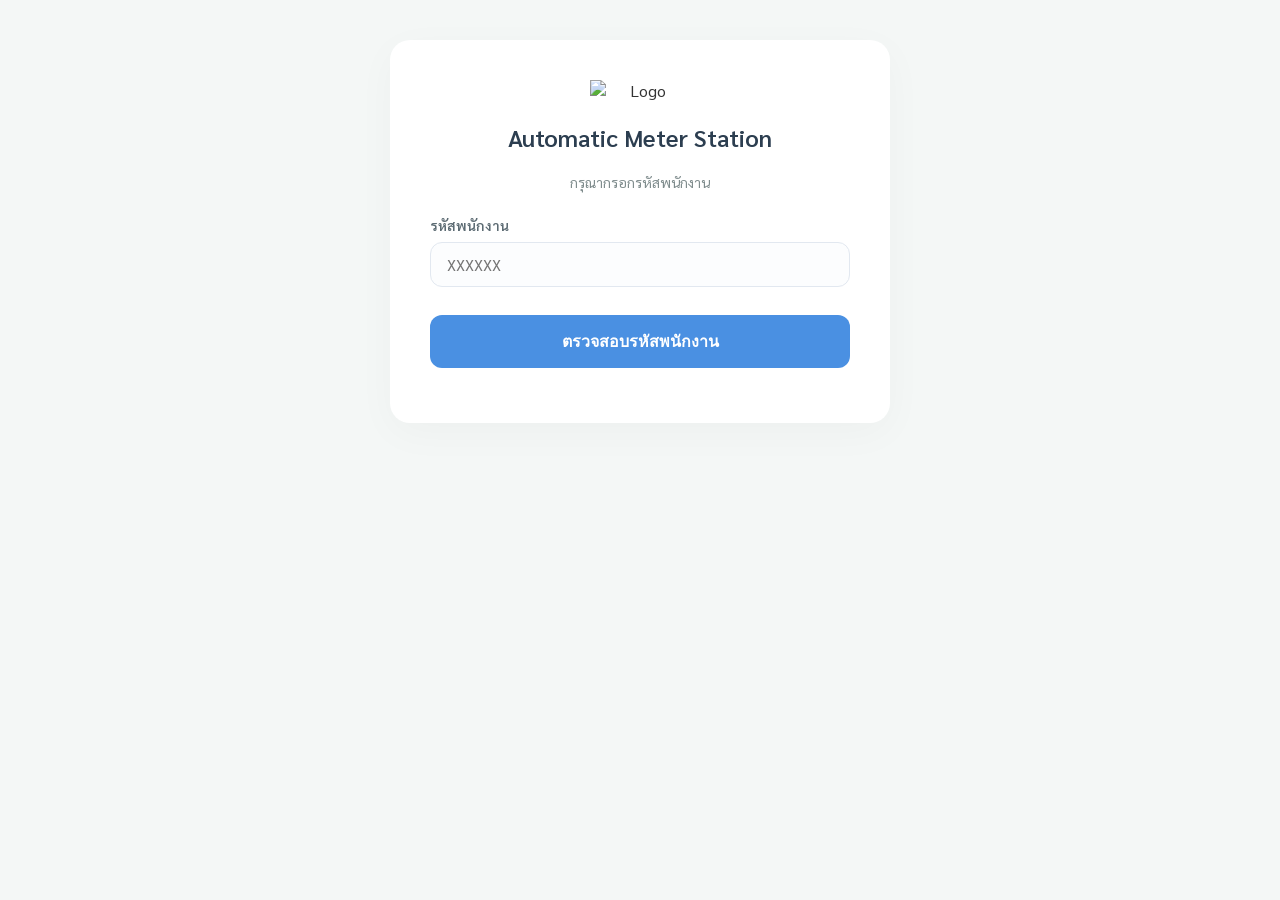
==== index.html @ 65571d58 "Add files via upload" ====
<!DOCTYPE html>
<html lang="th">
<head>
    <meta charset="UTF-8">
    <meta name="viewport" content="width=device-width, initial-scale=1.0">
    <title>ระบบเบิกจ่ายมิเตอร์ IoT นอกเวลา</title>
    <link href="https://fonts.googleapis.com/css2?family=Sarabun:wght@300;400;600&display=swap" rel="stylesheet">
    <link rel="stylesheet" href="https://cdnjs.cloudflare.com/ajax/libs/font-awesome/6.4.0/css/all.min.css">
    <style>
        :root {
            --bg-color: #f4f7f6;
            --card-bg: #ffffff;
            --primary: #4a90e2;
            --primary-hover: #357abd;
            --success: #2ecc71;
            --danger: #e74c3c;
            --text-main: #333333;
            --text-sub: #7f8c8d;
            --border-radius: 20px;
        }
        body {
            font-family: 'Sarabun', sans-serif;
            background-color: var(--bg-color);
            color: var(--text-main);
            margin: 0; padding: 0;
            min-height: 100vh;
        }
        
        /* สไตล์ Navbar */
        .navbar {
            background: var(--card-bg);
            box-shadow: 0 4px 20px rgba(0,0,0,0.02);
            padding: 15px 25px;
            display: flex;
            justify-content: space-between;
            align-items: center;
            position: sticky;
            top: 0;
            z-index: 100;
        }
        .nav-brand {
            font-weight: 600;
            color: #2c3e50;
            font-size: 18px;
        }
        .nav-menu {
            display: flex;
            list-style: none;
            margin: 0; padding: 0;
            gap: 10px;
        }
        .nav-link {
            text-decoration: none;
            color: var(--text-sub);
            padding: 10px 18px;
            border-radius: 12px;
            font-size: 14px;
            font-weight: 600;
            transition: all 0.2s ease;
            cursor: pointer;
        }
        .nav-link:hover, .nav-link.active {
            background-color: #f0f7ff;
            color: var(--primary);
        }

        /* จัด Layout หน้าหลัก */
        .main-container {
            padding: 40px 20px;
            display: flex;
            justify-content: center;
            align-items: center;
        }
        .card {
            background: var(--card-bg);
            padding: 40px;
            border-radius: var(--border-radius);
            box-shadow: 0 10px 40px rgba(0,0,0,0.03);
            width: 100%; max-width: 500px;
            transition: all 0.3s ease;
            box-sizing: border-box;
        }
        .card-wide {
            max-width: 750px;
        }
        h2 { margin-top: 0; font-weight: 600; color: #2c3e50; font-size: 24px; text-align: center; }
        .subtitle { color: var(--text-sub); font-size: 14px; margin-bottom: 25px; text-align: center; }
        
        .input-group { text-align: left; margin-bottom: 18px; }
        label { display: block; margin-bottom: 8px; font-size: 14px; font-weight: 600; color: #5c6b73; }
        input {
            width: 100%; padding: 12px 16px;
            border: 1px solid #e2e8f0; border-radius: 12px;
            font-size: 15px; font-family: inherit; box-sizing: border-box;
            background-color: #fcfdfe; transition: all 0.2s;
        }
        input:focus { outline: none; border-color: var(--primary); background-color: #fff; }
        
        .btn {
            width: 100%; padding: 14px; background-color: var(--primary);
            color: white; border: none; border-radius: 12px;
            font-size: 16px; font-weight: 600; cursor: pointer;
            transition: background 0.2s; margin-top: 10px;
        }
        .btn:hover { background-color: var(--primary-hover); }
        .hidden { display: none !important; }
        
        /* สไตล์ของ Grid เลือกมิเตอร์ 8 ตัว */
        .meter-grid {
            display: grid;
            grid-template-columns: repeat(4, 1fr);
            gap: 15px;
            justify-content: center;
            margin-bottom: 30px;
        }
        @media (max-width: 600px) {
            .meter-grid { grid-template-columns: repeat(2, 1fr); }
            .navbar { flex-direction: column; gap: 15px; }
        }
        .meter-box {
            background: #f8fafc;
            border: 2px solid #e2e8f0;
            border-radius: 16px;
            padding: 15px;
            text-align: center;
            cursor: pointer;
            transition: all 0.2s ease;
        }
        .meter-box:hover {
            border-color: var(--primary);
            transform: translateY(-2px);
            background: #f0f7ff;
        }
        .meter-box.selected {
            border-color: var(--success);
            background: #ebfbf2;
            box-shadow: 0 4px 12px rgba(46, 204, 113, 0.15);
        }
        .meter-icon {
            font-size: 32px;
            margin-bottom: 8px;
            display: block;
        }
        .meter-name {
            font-size: 14px;
            font-weight: 600;
            color: #4325c9;
        }
        
        /* สไตล์ตารางหน้าระบบประวัติ */
        .table-responsive { overflow-x: auto; margin-top: 15px; }
        .custom-table { width: 100%; border-collapse: collapse; text-align: left; font-size: 14px; }
        .custom-table th, .custom-table td { padding: 12px; border-bottom: 1px solid #e2e8f0; }
        .custom-table th { background: #f8fafc; color: #475569; font-weight: 600; }
        
        /* สไตล์หน้า Stock */
        .stock-grid { display: grid; grid-template-columns: repeat(3, 1fr); gap: 15px; margin-bottom: 20px; }
        .stock-card { background: #f8fafc; padding: 15px; border-radius: 12px; text-align: center; border: 1px solid #e2e8f0;}
        .stock-num { font-size: 24px; font-weight: bold; color: var(--primary); }

        #status, #form-status { margin-top: 15px; font-size: 14px; font-weight: bold; text-align: center; }
    </style>
</head>
<body>

    <nav id="main-nav" class="navbar hidden">
        <div class="nav-brand"><i class="fa-solid fa-bolt" style="color: rgb(74, 172, 54);"></i> เครื่องสำรองมิเตอร์นอกเวลาอัจฉริยะ</div>
        <ul class="nav-menu">
            <li><a id="menu-checkout" class="nav-link active" onclick="switchPage('checkout')"><i class="fa-solid fa-box-open"></i> เบิกมิเตอร์</a></li>
            <li><a id="menu-history" class="nav-link" onclick="switchPage('history')"><i class="fa-solid fa-history"></i> ประวัติ</a></li>
            <li><a id="menu-stock" class="nav-link" onclick="switchPage('stock')"><i class="fa-solid fa-warehouse"></i> Stock</a></li>
            <li><a id="menu-control" class="nav-link" onclick="switchPage('control')"><i class="fa-solid fa-sliders"></i> Control</a></li>
        </ul>
    </nav>

    <div class="main-container">
        <div id="login-page" class="card" style="text-align: center;">
            <div class="logo-wrapper" style="margin-bottom: 20px;">
                <img src="https://www.appsheet.com:443/fsimage.png?appid=a8291bf0-c55b-4abe-9021-2cec28bfd558&datasource=google&filename=DocId%3D13vdYupKUJiEPo7s0HUmIEqmfEGZv13Rn&signature=6b72c1db00a374e8cf34da5f749e7723a44357ee38ecbe47d9005b50617581cb&tableprovider=google&userid=1872895" alt="Logo" style="max-width: 100px; height: auto; display: block; margin: 0 auto; object-fit: contain;">
            </div>
            <h2>Automatic Meter Station</h2>
            <div class="subtitle">กรุณากรอกรหัสพนักงาน</div>
            <div class="input-group">
                <label for="emp-id">รหัสพนักงาน</label>
                <input type="text" id="emp-id" placeholder="XXXXXX">
            </div>
            <button class="btn" onclick="login()">ตรวจสอบรหัสพนักงาน</button>
            <div id="status" style="color: var(--primary);"></div>
        </div>

        <div id="main-page" class="card card-wide hidden">
            
            <div id="content-checkout" class="page-content">
                <h2>Automatic Meter Station</h2>
                <div class="subtitle">ผู้ใช้งาน: <span id="user-display" style="color:var(--primary); font-weight:600;"></span></div>
                
                <div style="text-align: center;">
                    <label style="display: inline-block; font-size: 17px; color: #1774ee; font-weight: bold; background-color: #b8f5d4; padding: 10px 20px; border-radius: 8px; margin-bottom: 16px;">เลือกมิเตอร์ที่ต้องการเบิก</label>
                </div>
                
                <div class="meter-grid">
                    <div class="meter-box" id="meter-1" onclick="selectMeter(1)">
                        <span class="meter-icon">🔦</span>
                        <span class="meter-name">มิเตอร์ตัวที่ 1</span>
                    </div>
                    <div class="meter-box" id="meter-2" onclick="selectMeter(2)">
                        <span class="meter-icon">📟</span>
                        <span class="meter-name">มิเตอร์ตัวที่ 2</span>
                    </div>
                    <div class="meter-box" id="meter-3" onclick="selectMeter(3)">
                        <span class="meter-icon">📟</span>
                        <span class="meter-name">มิเตอร์ตัวที่ 3</span>
                    </div>
                    <div class="meter-box" id="meter-4" onclick="selectMeter(4)">
                        <span class="meter-icon">📟</span>
                        <span class="meter-name">มิเตอร์ตัวที่ 4</span>
                    </div>
                    <div class="meter-box" id="meter-5" onclick="selectMeter(5)">
                        <span class="meter-icon">📟</span>
                        <span class="meter-name">มิเตอร์ตัวที่ 5</span>
                    </div>
                    <div class="meter-box" id="meter-6" onclick="selectMeter(6)">
                        <span class="meter-icon">📟</span>
                        <span class="meter-name">มิเตอร์ตัวที่ 6</span>
                    </div>
                    <div class="meter-box" id="meter-7" onclick="selectMeter(7)">
                        <span class="meter-icon">📟</span>
                        <span class="meter-name">มิเตอร์ตัวที่ 7</span>
                    </div>
                    <div class="meter-box" id="meter-8" onclick="selectMeter(8)">
                        <span class="meter-icon">📟</span>
                        <span class="meter-name">มิเตอร์ตัวที่ 8</span>
                    </div>
                </div>

                <div id="form-section" class="hidden" style="border-top: 1px solid #1762c5; padding-top: 25px; text-align: center;">
                    <div style="display: inline-block; margin-bottom: 20px; font-size: 16px; color: #155724; background-color: #d4edda; border: 1px solid #c3e6cb; padding: 10px 20px; border-radius: 8px; font-weight: 500;">
                        กรอกข้อมูลเพื่อปลดล็อก <span id="selected-meter-text" style="font-weight: bold; color: #0b2e13;"></span>
                    </div>
                    
                    <div class="input-group">
                        <label for="user-num" style="color: #1a73e8; font-weight: bold;">หมายเลขผู้ใช้ไฟ</label>
                        <input type="text" id="user-num" placeholder="CA">
                    </div>
                    <div class="input-group">
                        <label for="user-name" style="color: #1a73e8; font-weight: bold;">ชื่อผู้ใช้ไฟ</label>
                        <input type="text" id="user-name" placeholder="ชื่อ - นามสกุล">
                    </div>
                    <div class="input-group">
                        <label for="address" style="color: #1a73e8; font-weight: bold;">ที่อยู่ติดตั้ง</label>
                        <input type="text" id="address" placeholder="บ้านเลขที่, ถนน, ตำบล...">
                    </div>
                    <button class="btn" onclick="submitCheckout()" style="background-color: var(--success);">บันทึกข้อมูลและปลดล็อกมิเตอร์</button>
                </div>
                <div id="form-status"></div>
            </div>

            <div id="content-history" class="page-content hidden">
                <h2><i class="fa-solid fa-history"></i> ประวัติการเบิกจ่ายมิเตอร์</h2>
                <div class="subtitle">แสดงประวัติการเบิกจ่ายและปลดล็อกตู้ล่าสุด</div>
                <div class="table-responsive">
                    <table class="custom-table">
                        <thead>
                            <tr>
                                <th>วัน-เวลา</th>
                                <th>ผู้เบิก</th>
                                <th>มิเตอร์</th>
                                <th>ผู้รับบริการ</th>
                            </tr>
                        </thead>
                        <tbody id="history-data">
                            <tr><td colspan="4" style="text-align:center; color:var(--text-sub);">เตรียมการเชื่อมต่อดึงข้อมูลประวัติ...</td></tr>
                        </tbody>
                    </table>
                </div>
            </div>

            <div id="content-stock" class="page-content hidden">
                <h2><i class="fa-solid fa-warehouse"></i> ตรวจสอบคลังสินค้า (Stock)</h2>
                <div class="subtitle">ข้อมูลสถานะจำนวนพัสดุมิเตอร์ไฟฟ้าคงคลังปัจจุบัน</div>
                <div class="stock-grid">
                    <div class="stock-card"><div class="stock-num">8</div><div>ทั้งหมด (ตัว)</div></div>
                    <div class="stock-card"><div class="stock-num" style="color:var(--success);">8</div><div>พร้อมเบิก</div></div>
                    <div class="stock-card"><div class="stock-num" style="color:var(--danger);">0</div><div>ถูกเบิกจ่าย</div></div>
                </div>
            </div>

            <div id="content-control" class="page-content hidden">
                <h2><i class="fa-solid fa-sliders"></i> แผงควบคุมระบบ (Control Panel)</h2>
                <div class="subtitle">ระบบควบคุมคำสั่ง Relay บังคับเปิดตู้ผ่านบอร์ด ESP32 ด้วยตนเอง</div>
                <p style="text-align:center; color:var(--text-sub); font-size:14px;">(ฟังก์ชันแอดมินสำหรับสั่งเปิดตู้โดยไม่ลงบันทึกในกรณีฉุกเฉิน)</p>
                <div style="display:grid; grid-template-columns: repeat(2, 1fr); gap:10px; margin-top:20px;">
                    <button class="btn" style="background:#5c6b73;" onclick="alert('สั่งเปิด Relay 1')">เปิดตู้ที่ 1</button>
                    <button class="btn" style="background:#5c6b73;" onclick="alert('สั่งเปิด Relay 2')">เปิดตู้ที่ 2</button>
                    <button class="btn" style="background:#5c6b73;" onclick="alert('สั่งเปิด Relay 3')">เปิดตู้ที่ 3</button>
                    <button class="btn" style="background:#5c6b73;" onclick="alert('สั่งเปิด Relay 4')">เปิดตู้ที่ 4</button>
                    <button class="btn" style="background:#5c6b73;" onclick="alert('สั่งเปิด Relay 5')">เปิดตู้ที่ 5</button>
                    <button class="btn" style="background:#5c6b73;" onclick="alert('สั่งเปิด Relay 6')">เปิดตู้ที่ 6</button>
                    <button class="btn" style="background:#5c6b73;" onclick="alert('สั่งเปิด Relay 7')">เปิดตู้ที่ 7</button>
                    <button class="btn" style="background:#5c6b73;" onclick="alert('สั่งเปิด Relay 8')">เปิดตู้ที่ 8</button>
                </div>
            </div>

        </div>
    </div>

    <script>
        const GAS_URL = "https://script.google.com/macros/s/AKfycbwQ1XpiO3K4Knv1_LHXKooSfwAEA_Lk2EOrk_j1YRrCbUjp7-m0wJOuyFi0ZwEddWLVPQ/exec"; 
        
        let currentEmpId = "";
        let selectedMeterId = null;

        function login() {
            const empId = document.getElementById("emp-id").value;
            if(!empId) { alert("กรุณากรอกรหัสพนักงาน"); return; }
            
            document.getElementById("status").innerText = "กำลังตรวจสอบสิทธิ์...";
            
            fetch(`${GAS_URL}?action=login&empId=${empId}`)
            .then(res => res.json())
            .then(data => {
                if(data.status === "success") {
                    currentEmpId = empId;
                    document.getElementById("user-display").innerText = data.name;
                    document.getElementById("login-page").classList.add("hidden");
                    
                    document.getElementById("main-nav").classList.remove("hidden");
                    document.getElementById("main-page").classList.remove("hidden");
                    
                    switchPage('checkout');
                } else {
                    document.getElementById("status").style.color = "#e74c3c";
                    document.getElementById("status").innerText = "❌ ไม่พบรหัสพนักงานนี้ในระบบ";
                }
            })
            .catch(err => {
                document.getElementById("status").style.color = "#e74c3c";
                document.getElementById("status").innerText = "เกิดข้อผิดพลาดในการเชื่อมต่อ";
                console.error(err);
            });
        }

        function switchPage(pageName) {
            const pages = document.querySelectorAll('.page-content');
            pages.forEach(page => page.classList.add('hidden'));
            
            const links = document.querySelectorAll('.nav-link');
            links.forEach(link => link.classList.remove('active'));
            
            document.getElementById(`content-${pageName}`).classList.remove('hidden');
            document.getElementById(`menu-${pageName}`).classList.add('active');
        }

        function selectMeter(meterId) {
            selectedMeterId = meterId;
            for (let i = 1; i <= 8; i++) {
                document.getElementById(`meter-${i}`).classList.remove("selected");
            }
            document.getElementById(`meter-${meterId}`).classList.add("selected");
            document.getElementById("selected-meter-text").innerText = `(มิเตอร์ตัวที่ ${meterId})`;
            document.getElementById("form-section").classList.remove("hidden");
            document.getElementById("form-section").scrollIntoView({ behavior: 'smooth' });
        }

        function submitCheckout() {
            const userNum = document.getElementById("user-num").value;
            const userName = document.getElementById("user-name").value;
            const address = document.getElementById("address").value;
            const statusDiv = document.getElementById("form-status");

            if(!userNum || !userName || !address) {
                alert("กรุณากรอกข้อมูลให้ครบถ้วนทุกช่อง");
                return;
            }

            statusDiv.style.color = "#4a90e2";
            statusDiv.innerText = "กำลังบันทึกและส่งคำสั่งปลดล็อกมิเตอร์...";

            fetch(`${GAS_URL}?action=checkout&empId=${currentEmpId}&meterId=${selectedMeterId}&userNum=${encodeURIComponent(userNum)}&userName=${encodeURIComponent(userName)}&address=${encodeURIComponent(address)}`)
            .then(res => res.text())
            .then(data => {
                if(data === "Success_Unlocked") {
                    statusDiv.style.color = "#2ecc71";
                    statusDiv.innerText = `🔓 สั่งปลดล็อกมิเตอร์ตัวที่ ${selectedMeterId} และบันทึกข้อมูลเรียบร้อย!`;
                    
                    setTimeout(() => {
                        document.getElementById(`meter-${selectedMeterId}`).classList.remove("selected");
                        document.getElementById("form-section").classList.add("hidden");
                        document.getElementById("user-num").value = "";
                        document.getElementById("user-name").value = "";
                        document.getElementById("address").value = "";
                        statusDiv.innerText = "";
                        selectedMeterId = null;
                    }, 4000);
                } else {
                    statusDiv.style.color = "#e74c3c";
                    statusDiv.innerText = "เกิดข้อผิดพลาดในการบันทึกข้อมูล";
                }
            })
            .catch(err => {
                statusDiv.style.color = "#e74c3c";
                statusDiv.innerText = "เกิดข้อผิดพลาดการเชื่อมต่อฐานข้อมูล";
                console.error(err);
            });
        }
    </script>
</body>
</html>
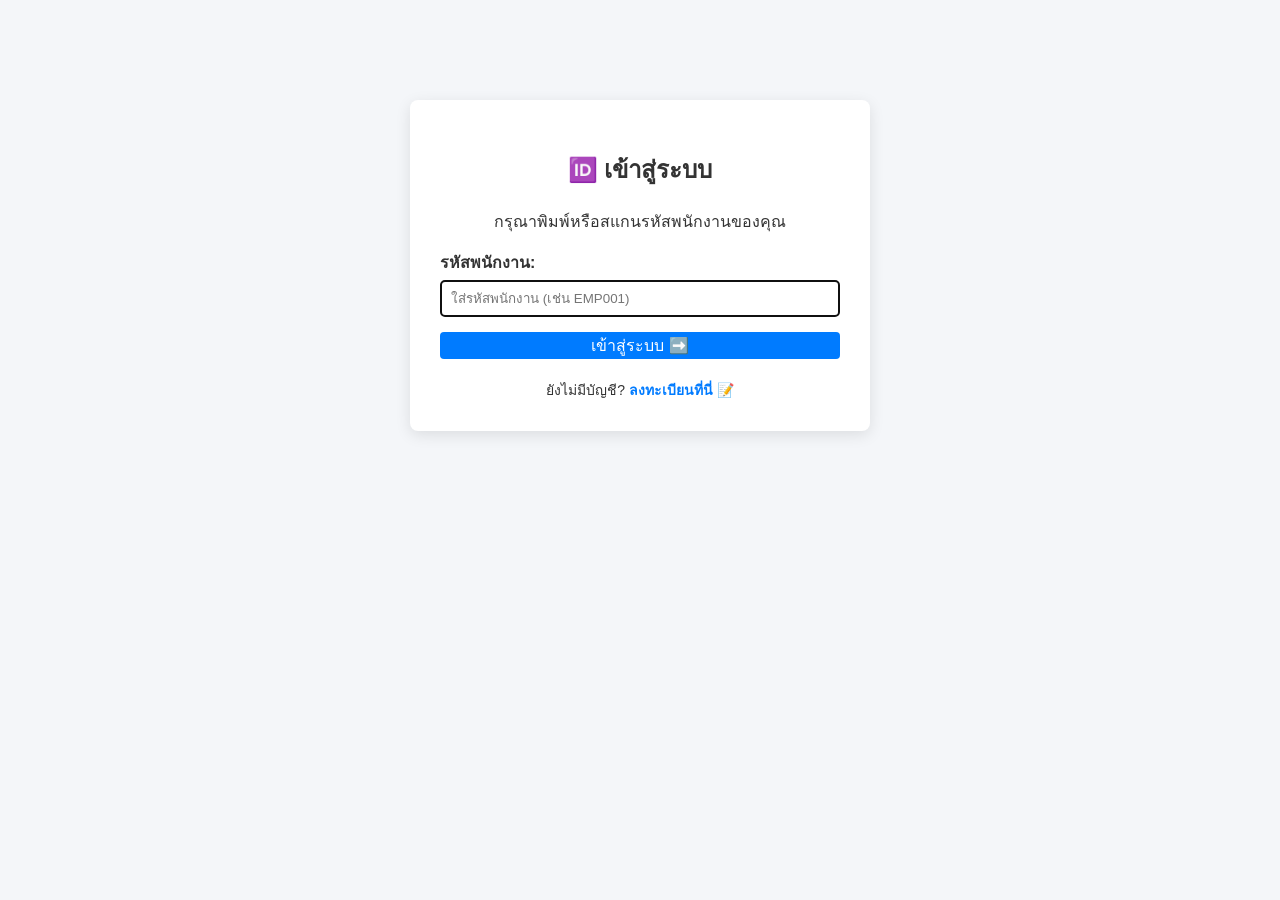
==== commit 1b6b9f23: "Add files via upload" ====
--- a/index.html
+++ b/index.html
@@ -3,406 +3,201 @@
 <head>
     <meta charset="UTF-8">
     <meta name="viewport" content="width=device-width, initial-scale=1.0">
-    <title>ระบบเบิกจ่ายมิเตอร์ IoT นอกเวลา</title>
-    <link href="https://fonts.googleapis.com/css2?family=Sarabun:wght@300;400;600&display=swap" rel="stylesheet">
-    <link rel="stylesheet" href="https://cdnjs.cloudflare.com/ajax/libs/font-awesome/6.4.0/css/all.min.css">
+    <title>หน้าหลัก - ระบบจัดการมิเตอร์</title>
+    <link rel="stylesheet" href="css/style.css">
     <style>
-        :root {
-            --bg-color: #f4f7f6;
-            --card-bg: #ffffff;
-            --primary: #4a90e2;
-            --primary-hover: #357abd;
-            --success: #2ecc71;
-            --danger: #e74c3c;
-            --text-main: #333333;
-            --text-sub: #7f8c8d;
-            --border-radius: 20px;
-        }
-        body {
-            font-family: 'Sarabun', sans-serif;
-            background-color: var(--bg-color);
-            color: var(--text-main);
-            margin: 0; padding: 0;
-            min-height: 100vh;
-        }
-        
-        /* สไตล์ Navbar */
-        .navbar {
-            background: var(--card-bg);
-            box-shadow: 0 4px 20px rgba(0,0,0,0.02);
-            padding: 15px 25px;
-            display: flex;
-            justify-content: space-between;
-            align-items: center;
-            position: sticky;
-            top: 0;
-            z-index: 100;
-        }
-        .nav-brand {
-            font-weight: 600;
-            color: #2c3e50;
-            font-size: 18px;
-        }
-        .nav-menu {
-            display: flex;
-            list-style: none;
-            margin: 0; padding: 0;
-            gap: 10px;
-        }
-        .nav-link {
-            text-decoration: none;
-            color: var(--text-sub);
-            padding: 10px 18px;
-            border-radius: 12px;
-            font-size: 14px;
-            font-weight: 600;
-            transition: all 0.2s ease;
-            cursor: pointer;
-        }
-        .nav-link:hover, .nav-link.active {
-            background-color: #f0f7ff;
-            color: var(--primary);
-        }
-
-        /* จัด Layout หน้าหลัก */
-        .main-container {
-            padding: 40px 20px;
-            display: flex;
-            justify-content: center;
-            align-items: center;
-        }
-        .card {
-            background: var(--card-bg);
-            padding: 40px;
-            border-radius: var(--border-radius);
-            box-shadow: 0 10px 40px rgba(0,0,0,0.03);
-            width: 100%; max-width: 500px;
-            transition: all 0.3s ease;
-            box-sizing: border-box;
-        }
-        .card-wide {
-            max-width: 750px;
-        }
-        h2 { margin-top: 0; font-weight: 600; color: #2c3e50; font-size: 24px; text-align: center; }
-        .subtitle { color: var(--text-sub); font-size: 14px; margin-bottom: 25px; text-align: center; }
-        
-        .input-group { text-align: left; margin-bottom: 18px; }
-        label { display: block; margin-bottom: 8px; font-size: 14px; font-weight: 600; color: #5c6b73; }
-        input {
-            width: 100%; padding: 12px 16px;
-            border: 1px solid #e2e8f0; border-radius: 12px;
-            font-size: 15px; font-family: inherit; box-sizing: border-box;
-            background-color: #fcfdfe; transition: all 0.2s;
-        }
-        input:focus { outline: none; border-color: var(--primary); background-color: #fff; }
-        
-        .btn {
-            width: 100%; padding: 14px; background-color: var(--primary);
-            color: white; border: none; border-radius: 12px;
-            font-size: 16px; font-weight: 600; cursor: pointer;
-            transition: background 0.2s; margin-top: 10px;
-        }
-        .btn:hover { background-color: var(--primary-hover); }
-        .hidden { display: none !important; }
-        
-        /* สไตล์ของ Grid เลือกมิเตอร์ 8 ตัว */
-        .meter-grid {
-            display: grid;
-            grid-template-columns: repeat(4, 1fr);
-            gap: 15px;
-            justify-content: center;
-            margin-bottom: 30px;
-        }
-        @media (max-width: 600px) {
-            .meter-grid { grid-template-columns: repeat(2, 1fr); }
-            .navbar { flex-direction: column; gap: 15px; }
-        }
-        .meter-box {
-            background: #f8fafc;
-            border: 2px solid #e2e8f0;
-            border-radius: 16px;
-            padding: 15px;
-            text-align: center;
-            cursor: pointer;
-            transition: all 0.2s ease;
-        }
-        .meter-box:hover {
-            border-color: var(--primary);
-            transform: translateY(-2px);
-            background: #f0f7ff;
-        }
-        .meter-box.selected {
-            border-color: var(--success);
-            background: #ebfbf2;
-            box-shadow: 0 4px 12px rgba(46, 204, 113, 0.15);
-        }
-        .meter-icon {
-            font-size: 32px;
-            margin-bottom: 8px;
-            display: block;
-        }
-        .meter-name {
-            font-size: 14px;
-            font-weight: 600;
-            color: #4325c9;
-        }
-        
-        /* สไตล์ตารางหน้าระบบประวัติ */
-        .table-responsive { overflow-x: auto; margin-top: 15px; }
-        .custom-table { width: 100%; border-collapse: collapse; text-align: left; font-size: 14px; }
-        .custom-table th, .custom-table td { padding: 12px; border-bottom: 1px solid #e2e8f0; }
-        .custom-table th { background: #f8fafc; color: #475569; font-weight: 600; }
-        
-        /* สไตล์หน้า Stock */
-        .stock-grid { display: grid; grid-template-columns: repeat(3, 1fr); gap: 15px; margin-bottom: 20px; }
-        .stock-card { background: #f8fafc; padding: 15px; border-radius: 12px; text-align: center; border: 1px solid #e2e8f0;}
-        .stock-num { font-size: 24px; font-weight: bold; color: var(--primary); }
-
-        #status, #form-status { margin-top: 15px; font-size: 14px; font-weight: bold; text-align: center; }
+        .modal-backdrop {
+            display: none; position: fixed; top: 0; left: 0; width: 100%; height: 100%;
+            background: rgba(0,0,0,0.5); z-index: 1000; justify-content: center; align-items: center;
+        }
+        .modal-box { background: white; padding: 25px; border-radius: 8px; width: 90%; max-width: 450px; }
+        .modal-buttons { display: flex; gap: 10px; margin-top: 20px; }
+        .modal-buttons button { flex: 1; padding: 10px; border: none; border-radius: 4px; cursor: pointer; font-weight: bold; }
+        .btn-cancel { background: #e2e8f0; color: #334155; }
+        .btn-confirm { background: #10b981; color: white; }
     </style>
 </head>
 <body>
 
-    <nav id="main-nav" class="navbar hidden">
-        <div class="nav-brand"><i class="fa-solid fa-bolt" style="color: rgb(74, 172, 54);"></i> เครื่องสำรองมิเตอร์นอกเวลาอัจฉริยะ</div>
-        <ul class="nav-menu">
-            <li><a id="menu-checkout" class="nav-link active" onclick="switchPage('checkout')"><i class="fa-solid fa-box-open"></i> เบิกมิเตอร์</a></li>
-            <li><a id="menu-history" class="nav-link" onclick="switchPage('history')"><i class="fa-solid fa-history"></i> ประวัติ</a></li>
-            <li><a id="menu-stock" class="nav-link" onclick="switchPage('stock')"><i class="fa-solid fa-warehouse"></i> Stock</a></li>
-            <li><a id="menu-control" class="nav-link" onclick="switchPage('control')"><i class="fa-solid fa-sliders"></i> Control</a></li>
-        </ul>
-    </nav>
-
-    <div class="main-container">
-        <div id="login-page" class="card" style="text-align: center;">
-            <div class="logo-wrapper" style="margin-bottom: 20px;">
-                <img src="https://www.appsheet.com:443/fsimage.png?appid=a8291bf0-c55b-4abe-9021-2cec28bfd558&datasource=google&filename=DocId%3D13vdYupKUJiEPo7s0HUmIEqmfEGZv13Rn&signature=6b72c1db00a374e8cf34da5f749e7723a44357ee38ecbe47d9005b50617581cb&tableprovider=google&userid=1872895" alt="Logo" style="max-width: 100px; height: auto; display: block; margin: 0 auto; object-fit: contain;">
-            </div>
-            <h2>Automatic Meter Station</h2>
-            <div class="subtitle">กรุณากรอกรหัสพนักงาน</div>
-            <div class="input-group">
-                <label for="emp-id">รหัสพนักงาน</label>
-                <input type="text" id="emp-id" placeholder="XXXXXX">
-            </div>
-            <button class="btn" onclick="login()">ตรวจสอบรหัสพนักงาน</button>
-            <div id="status" style="color: var(--primary);"></div>
-        </div>
-
-        <div id="main-page" class="card card-wide hidden">
+<nav class="navbar">
+    <div class="logo">🎛️ Meter System</div>
+    <div class="menu">
+        <a href="index.html" id="menu-home" class="active">หน้าหลัก</a>
+        <a href="stock.html" id="menu-stock">Stock</a>
+        <a href="control.html" id="menu-control">ควบคุมเอง</a>
+        <a href="history.html" id="menu-history">ประวัติ</a>
+        <a href="admin-panel.html" id="menu-admin">จัดการผู้ใช้</a> 
+        <a href="login.html">ออกจากระบบ</a>
+    </div>
+</nav>
+
+<main class="main-content">
+    <h1>ยินดีต้อนรับสู่ระบบจัดการมิเตอร์</h1>
+    <p>คลิกเลือกปุ่มเพื่อกรอกข้อมูลผู้ขอติดมิเตอร์ และเปิดรีเลย์</p>
+
+    <div class="relay-grid" id="mainGrid"></div>
+</main>
+
+<div id="infoModal" class="modal-backdrop">
+    <div class="modal-box">
+        <h2 id="modalTitle">📋 กรอกข้อมูลโครงข่าย</h2>
+        <form id="relayForm" onsubmit="submitRelayData(event)">
+            <div class="form-group">
+                <label>หมายเลขผู้ใช้ไฟฟ้า:</label>
+                <input type="text" id="meterId" required placeholder="เช่น 020001234567" style="width:100%; padding:8px; margin-top:5px;">
+            </div>
+            <div class="form-group" style="margin-top:12px;">
+                <label>ชื่อผู้ใช้ไฟฟ้า:</label>
+                <input type="text" id="customerName" required placeholder="ชื่อ-นามสกุล" style="width:100%; padding:8px; margin-top:5px;">
+            </div>
+            <div class="form-group" style="margin-top:12px;">
+                <label>ที่อยู่:</label>
+                <textarea id="address" required placeholder="บ้านเลขที่..." rows="2" style="width:100%; padding:8px; margin-top:5px; font-family:inherit;"></textarea>
+            </div>
+            <div class="modal-buttons">
+                <button type="button" class="btn-cancel" onclick="closeModal()">ยกเลิก</button>
+                <button type="submit" class="btn-confirm">บันทึก & เปิดรีเลย์ ⚡</button>
+            </div>
+        </form>
+    </div>
+</div>
+
+<script>
+    let currentActiveId = null;
+
+    // 🔒 ล็อกสิทธิ์และซ่อนเมนู ป้องกันโค้ดรวน
+    function checkAuthAndHideMenus() {
+        const role = localStorage.getItem('userRole');       
+        const currentUser = localStorage.getItem('currentUser'); 
+
+        if (!role || !currentUser) {
+            alert('🔒 ความปลอดภัย: กรุณาเข้าสู่ระบบก่อนใช้งานครับ');
+            window.location.href = 'login.html';
+            return;
+        }
+
+        if (role !== 'admin') {
+            const stockMenu = document.getElementById('menu-stock');
+            const controlMenu = document.getElementById('menu-control');
+            const adminMenu = document.getElementById('menu-admin');
             
-            <div id="content-checkout" class="page-content">
-                <h2>Automatic Meter Station</h2>
-                <div class="subtitle">ผู้ใช้งาน: <span id="user-display" style="color:var(--primary); font-weight:600;"></span></div>
-                
-                <div style="text-align: center;">
-                    <label style="display: inline-block; font-size: 17px; color: #1774ee; font-weight: bold; background-color: #b8f5d4; padding: 10px 20px; border-radius: 8px; margin-bottom: 16px;">เลือกมิเตอร์ที่ต้องการเบิก</label>
-                </div>
-                
-                <div class="meter-grid">
-                    <div class="meter-box" id="meter-1" onclick="selectMeter(1)">
-                        <span class="meter-icon">🔦</span>
-                        <span class="meter-name">มิเตอร์ตัวที่ 1</span>
-                    </div>
-                    <div class="meter-box" id="meter-2" onclick="selectMeter(2)">
-                        <span class="meter-icon">📟</span>
-                        <span class="meter-name">มิเตอร์ตัวที่ 2</span>
-                    </div>
-                    <div class="meter-box" id="meter-3" onclick="selectMeter(3)">
-                        <span class="meter-icon">📟</span>
-                        <span class="meter-name">มิเตอร์ตัวที่ 3</span>
-                    </div>
-                    <div class="meter-box" id="meter-4" onclick="selectMeter(4)">
-                        <span class="meter-icon">📟</span>
-                        <span class="meter-name">มิเตอร์ตัวที่ 4</span>
-                    </div>
-                    <div class="meter-box" id="meter-5" onclick="selectMeter(5)">
-                        <span class="meter-icon">📟</span>
-                        <span class="meter-name">มิเตอร์ตัวที่ 5</span>
-                    </div>
-                    <div class="meter-box" id="meter-6" onclick="selectMeter(6)">
-                        <span class="meter-icon">📟</span>
-                        <span class="meter-name">มิเตอร์ตัวที่ 6</span>
-                    </div>
-                    <div class="meter-box" id="meter-7" onclick="selectMeter(7)">
-                        <span class="meter-icon">📟</span>
-                        <span class="meter-name">มิเตอร์ตัวที่ 7</span>
-                    </div>
-                    <div class="meter-box" id="meter-8" onclick="selectMeter(8)">
-                        <span class="meter-icon">📟</span>
-                        <span class="meter-name">มิเตอร์ตัวที่ 8</span>
-                    </div>
-                </div>
-
-                <div id="form-section" class="hidden" style="border-top: 1px solid #1762c5; padding-top: 25px; text-align: center;">
-                    <div style="display: inline-block; margin-bottom: 20px; font-size: 16px; color: #155724; background-color: #d4edda; border: 1px solid #c3e6cb; padding: 10px 20px; border-radius: 8px; font-weight: 500;">
-                        กรอกข้อมูลเพื่อปลดล็อก <span id="selected-meter-text" style="font-weight: bold; color: #0b2e13;"></span>
-                    </div>
-                    
-                    <div class="input-group">
-                        <label for="user-num" style="color: #1a73e8; font-weight: bold;">หมายเลขผู้ใช้ไฟ</label>
-                        <input type="text" id="user-num" placeholder="CA">
-                    </div>
-                    <div class="input-group">
-                        <label for="user-name" style="color: #1a73e8; font-weight: bold;">ชื่อผู้ใช้ไฟ</label>
-                        <input type="text" id="user-name" placeholder="ชื่อ - นามสกุล">
-                    </div>
-                    <div class="input-group">
-                        <label for="address" style="color: #1a73e8; font-weight: bold;">ที่อยู่ติดตั้ง</label>
-                        <input type="text" id="address" placeholder="บ้านเลขที่, ถนน, ตำบล...">
-                    </div>
-                    <button class="btn" onclick="submitCheckout()" style="background-color: var(--success);">บันทึกข้อมูลและปลดล็อกมิเตอร์</button>
-                </div>
-                <div id="form-status"></div>
-            </div>
-
-            <div id="content-history" class="page-content hidden">
-                <h2><i class="fa-solid fa-history"></i> ประวัติการเบิกจ่ายมิเตอร์</h2>
-                <div class="subtitle">แสดงประวัติการเบิกจ่ายและปลดล็อกตู้ล่าสุด</div>
-                <div class="table-responsive">
-                    <table class="custom-table">
-                        <thead>
-                            <tr>
-                                <th>วัน-เวลา</th>
-                                <th>ผู้เบิก</th>
-                                <th>มิเตอร์</th>
-                                <th>ผู้รับบริการ</th>
-                            </tr>
-                        </thead>
-                        <tbody id="history-data">
-                            <tr><td colspan="4" style="text-align:center; color:var(--text-sub);">เตรียมการเชื่อมต่อดึงข้อมูลประวัติ...</td></tr>
-                        </tbody>
-                    </table>
-                </div>
-            </div>
-
-            <div id="content-stock" class="page-content hidden">
-                <h2><i class="fa-solid fa-warehouse"></i> ตรวจสอบคลังสินค้า (Stock)</h2>
-                <div class="subtitle">ข้อมูลสถานะจำนวนพัสดุมิเตอร์ไฟฟ้าคงคลังปัจจุบัน</div>
-                <div class="stock-grid">
-                    <div class="stock-card"><div class="stock-num">8</div><div>ทั้งหมด (ตัว)</div></div>
-                    <div class="stock-card"><div class="stock-num" style="color:var(--success);">8</div><div>พร้อมเบิก</div></div>
-                    <div class="stock-card"><div class="stock-num" style="color:var(--danger);">0</div><div>ถูกเบิกจ่าย</div></div>
-                </div>
-            </div>
-
-            <div id="content-control" class="page-content hidden">
-                <h2><i class="fa-solid fa-sliders"></i> แผงควบคุมระบบ (Control Panel)</h2>
-                <div class="subtitle">ระบบควบคุมคำสั่ง Relay บังคับเปิดตู้ผ่านบอร์ด ESP32 ด้วยตนเอง</div>
-                <p style="text-align:center; color:var(--text-sub); font-size:14px;">(ฟังก์ชันแอดมินสำหรับสั่งเปิดตู้โดยไม่ลงบันทึกในกรณีฉุกเฉิน)</p>
-                <div style="display:grid; grid-template-columns: repeat(2, 1fr); gap:10px; margin-top:20px;">
-                    <button class="btn" style="background:#5c6b73;" onclick="alert('สั่งเปิด Relay 1')">เปิดตู้ที่ 1</button>
-                    <button class="btn" style="background:#5c6b73;" onclick="alert('สั่งเปิด Relay 2')">เปิดตู้ที่ 2</button>
-                    <button class="btn" style="background:#5c6b73;" onclick="alert('สั่งเปิด Relay 3')">เปิดตู้ที่ 3</button>
-                    <button class="btn" style="background:#5c6b73;" onclick="alert('สั่งเปิด Relay 4')">เปิดตู้ที่ 4</button>
-                    <button class="btn" style="background:#5c6b73;" onclick="alert('สั่งเปิด Relay 5')">เปิดตู้ที่ 5</button>
-                    <button class="btn" style="background:#5c6b73;" onclick="alert('สั่งเปิด Relay 6')">เปิดตู้ที่ 6</button>
-                    <button class="btn" style="background:#5c6b73;" onclick="alert('สั่งเปิด Relay 7')">เปิดตู้ที่ 7</button>
-                    <button class="btn" style="background:#5c6b73;" onclick="alert('สั่งเปิด Relay 8')">เปิดตู้ที่ 8</button>
-                </div>
-            </div>
-
-        </div>
-    </div>
-
-    <script>
-        const GAS_URL = "https://script.google.com/macros/s/AKfycbwQ1XpiO3K4Knv1_LHXKooSfwAEA_Lk2EOrk_j1YRrCbUjp7-m0wJOuyFi0ZwEddWLVPQ/exec"; 
+            if (stockMenu) stockMenu.style.display = 'none';
+            if (controlMenu) controlMenu.style.display = 'none';
+            if (adminMenu) adminMenu.style.display = 'none';
+        }
+    }
+    
+    checkAuthAndHideMenus();
+
+    // 🌟 สร้างกล่องและดึงข้อมูลมาแสดง (เปิดได้อย่างเดียว บล็อกการกดปิดจากหน้าหลัก)
+    function renderMainGrid() {
+        const mainGrid = document.getElementById('mainGrid');
+        if (!mainGrid) return; 
         
-        let currentEmpId = "";
-        let selectedMeterId = null;
-
-        function login() {
-            const empId = document.getElementById("emp-id").value;
-            if(!empId) { alert("กรุณากรอกรหัสพนักงาน"); return; }
+        mainGrid.innerHTML = '';
+
+        for (let i = 1; i <= 8; i++) {
+            let meterName = localStorage.getItem('meterName-' + i) || 'Relay ' + i;
+            let meterUnit = localStorage.getItem('meterUnit-' + i) || '0';
+            let currentStatus = localStorage.getItem('relayStatus-' + i) || 'off';
+
+            const card = document.createElement('div');
+            card.className = 'relay-card';
+            card.id = `relay-card-${i}`;
             
-            document.getElementById("status").innerText = "กำลังตรวจสอบสิทธิ์...";
-            
-            fetch(`${GAS_URL}?action=login&empId=${empId}`)
-            .then(res => res.json())
-            .then(data => {
-                if(data.status === "success") {
-                    currentEmpId = empId;
-                    document.getElementById("user-display").innerText = data.name;
-                    document.getElementById("login-page").classList.add("hidden");
-                    
-                    document.getElementById("main-nav").classList.remove("hidden");
-                    document.getElementById("main-page").classList.remove("hidden");
-                    
-                    switchPage('checkout');
-                } else {
-                    document.getElementById("status").style.color = "#e74c3c";
-                    document.getElementById("status").innerText = "❌ ไม่พบรหัสพนักงานนี้ในระบบ";
-                }
-            })
-            .catch(err => {
-                document.getElementById("status").style.color = "#e74c3c";
-                document.getElementById("status").innerText = "เกิดข้อผิดพลาดในการเชื่อมต่อ";
-                console.error(err);
-            });
-        }
-
-        function switchPage(pageName) {
-            const pages = document.querySelectorAll('.page-content');
-            pages.forEach(page => page.classList.add('hidden'));
-            
-            const links = document.querySelectorAll('.nav-link');
-            links.forEach(link => link.classList.remove('active'));
-            
-            document.getElementById(`content-${pageName}`).classList.remove('hidden');
-            document.getElementById(`menu-${pageName}`).classList.add('active');
-        }
-
-        function selectMeter(meterId) {
-            selectedMeterId = meterId;
-            for (let i = 1; i <= 8; i++) {
-                document.getElementById(`meter-${i}`).classList.remove("selected");
+            if (currentStatus === 'on') card.style.backgroundColor = '#e8f5e9';
+
+            let buttonText = 'กดเพื่อเปิด';
+            let buttonBgColor = '#007bff';
+            let buttonCursor = 'pointer';
+
+            if (currentStatus === 'on') {
+                buttonText = 'กำลังจ่ายไฟ ⚡';
+                buttonBgColor = '#10b981'; 
+                buttonCursor = 'not-allowed'; 
             }
-            document.getElementById(`meter-${meterId}`).classList.add("selected");
-            document.getElementById("selected-meter-text").innerText = `(มิเตอร์ตัวที่ ${meterId})`;
-            document.getElementById("form-section").classList.remove("hidden");
-            document.getElementById("form-section").scrollIntoView({ behavior: 'smooth' });
-        }
-
-        function submitCheckout() {
-            const userNum = document.getElementById("user-num").value;
-            const userName = document.getElementById("user-name").value;
-            const address = document.getElementById("address").value;
-            const statusDiv = document.getElementById("form-status");
-
-            if(!userNum || !userName || !address) {
-                alert("กรุณากรอกข้อมูลให้ครบถ้วนทุกช่อง");
-                return;
-            }
-
-            statusDiv.style.color = "#4a90e2";
-            statusDiv.innerText = "กำลังบันทึกและส่งคำสั่งปลดล็อกมิเตอร์...";
-
-            fetch(`${GAS_URL}?action=checkout&empId=${currentEmpId}&meterId=${selectedMeterId}&userNum=${encodeURIComponent(userNum)}&userName=${encodeURIComponent(userName)}&address=${encodeURIComponent(address)}`)
-            .then(res => res.text())
-            .then(data => {
-                if(data === "Success_Unlocked") {
-                    statusDiv.style.color = "#2ecc71";
-                    statusDiv.innerText = `🔓 สั่งปลดล็อกมิเตอร์ตัวที่ ${selectedMeterId} และบันทึกข้อมูลเรียบร้อย!`;
-                    
-                    setTimeout(() => {
-                        document.getElementById(`meter-${selectedMeterId}`).classList.remove("selected");
-                        document.getElementById("form-section").classList.add("hidden");
-                        document.getElementById("user-num").value = "";
-                        document.getElementById("user-name").value = "";
-                        document.getElementById("address").value = "";
-                        statusDiv.innerText = "";
-                        selectedMeterId = null;
-                    }, 4000);
-                } else {
-                    statusDiv.style.color = "#e74c3c";
-                    statusDiv.innerText = "เกิดข้อผิดพลาดในการบันทึกข้อมูล";
-                }
-            })
-            .catch(err => {
-                statusDiv.style.color = "#e74c3c";
-                statusDiv.innerText = "เกิดข้อผิดพลาดการเชื่อมต่อฐานข้อมูล";
-                console.error(err);
-            });
-        }
-    </script>
+
+            card.innerHTML = `
+                <h3>${meterName}</h3>
+                <p class="meter-unit">หน่วย: ${meterUnit} kWh</p>
+                <span class="status-badge ${currentStatus}" id="status-${i}">
+                    ${currentStatus === 'on' ? 'เปิดใช้งาน' : 'ปิดอยู่'}
+                </span>
+                <button class="btn-activate" onclick="handleButtonClick(${i})" style="width: 100%; margin-top: 10px; padding: 8px; border-radius: 4px; cursor: ${buttonCursor}; background-color: ${buttonBgColor}; color: white; border: none; font-weight: bold;">
+                    ${buttonText}
+                </button>
+            `;
+            mainGrid.appendChild(card);
+        }
+    }
+
+    // ⚡ บล็อกการกดปิดจากหน้าหลัก
+    function handleButtonClick(id) {
+        let currentStatus = localStorage.getItem('relayStatus-' + id) || 'off';
+        
+        if (currentStatus === 'on') {
+            alert('⚠️ ปฏิเสธการทำงาน: ไม่สามารถสั่งปิดรีเลย์จากหน้าหลักได้! (กรุณาแจ้งผู้ดูแลระบบให้ปิดผ่านหน้า "ควบคุมเอง" เท่านั้น)');
+            return; 
+        } else {
+            openModal(id);
+        }
+    }
+
+    function openModal(id) {
+        currentActiveId = id;
+        let meterName = localStorage.getItem('meterName-' + id) || 'Relay ' + id;
+        document.getElementById('modalTitle').innerText = '📋 กรอกข้อมูลสำหรับติดตั้ง: ' + meterName;
+        document.getElementById('infoModal').style.display = 'flex';
+    }
+
+    function closeModal() {
+        document.getElementById('infoModal').style.display = 'none';
+        document.getElementById('relayForm').reset();
+        currentActiveId = null;
+    }
+
+    // 🔥 ส่วนที่แก้ไข: ปรับปรุงระบบบันทึกประวัติให้เข้ากองกลาง
+    function submitRelayData(event) {
+    event.preventDefault();
+    if (!currentActiveId) return;
+
+    // ดึงข้อมูลชื่อมิเตอร์และหน่วยปัจจุบันจากหน้าจอหลัก
+    const meterName = localStorage.getItem('meterName-' + currentActiveId) || 'Relay ' + currentActiveId;
+    const meterUnit = localStorage.getItem('meterUnit-' + currentActiveId) || '0'; // 🔥 ดึงหน่วย kWh ปัจจุบัน
+    
+    // ดึงข้อมูลผู้ใช้งานที่ล็อกอินอยู่ในระบบ
+    const currentUser = localStorage.getItem('currentUser') || 'Unknown';
+    const userRole = localStorage.getItem('userRole') || 'User';
+
+    const logData = {
+        relayId: currentActiveId,
+        relayName: meterName,
+        meterUnit: meterUnit, // 🔥 เพิ่ม: เก็บหน่วยของมิเตอร์ขณะกดเบิก
+        meterId: document.getElementById('meterId').value,
+        customerName: document.getElementById('customerName').value,
+        address: document.getElementById('address').value,
+        operator: currentUser, // 🔥 เพิ่ม: แยกชื่อผู้เบิกเดี่ยวๆ
+        operatorRole: userRole, // เก็บสิทธิ์ใช้งาน
+        timestamp: new Date().toLocaleString('th-TH'),
+        action: 'เปิดใช้งาน (เบิกติดตั้ง)'
+    };
+
+    // บันทึกลงกองกลาง (localStorage) คีย์ 'relayLogs'
+    const currentLogs = JSON.parse(localStorage.getItem('relayLogs')) || [];
+    currentLogs.push(logData);
+    localStorage.setItem('relayLogs', JSON.stringify(currentLogs));
+
+    // อัปเดตสถานะของรีเลย์เป็น On
+    localStorage.setItem('relayStatus-' + currentActiveId, 'on');
+
+    alert('⚡ บันทึกข้อมูลและเปิดสัญญาณรีเลย์สำเร็จ! ประวัติถูกส่งไปยังเมนูประวัติแล้ว');
+    closeModal();
+    renderMainGrid();
+}
+
+    window.onload = function() {
+        renderMainGrid();
+    };
+</script>
 </body>
 </html>
--- a/css/style.css
+++ b/css/style.css
@@ -0,0 +1,242 @@
+/* ตั้งค่าพื้นฐานให้ทุกหน้าจอ */
+body {
+    font-family: 'Segoe UI', Tahoma, Geneva, Verdana, sans-serif;
+    background-color: #f4f6f9;
+    margin: 0;
+    padding: 0;
+    color: #333;
+}
+
+/* --- ตกแต่งหน้า Login --- */
+.login-container {
+    max-width: 400px;
+    margin: 100px auto; /* จัดให้อยู่กึ่งกลางหน้าจอ */
+    background: white;
+    padding: 30px;
+    border-radius: 8px; /* ทำมุมโค้ง */
+    box-shadow: 0 4px 15px rgba(0,0,0,0.1); /* ใส่เงาให้กล่อง */
+    text-align: center;
+}
+
+.form-group {
+    text-align: left;
+    margin-bottom: 15px;
+}
+
+.form-group label {
+    display: block;
+    margin-bottom: 5px;
+    font-weight: bold;
+}
+
+.form-group input {
+    width: 100%;
+    padding: 10px;
+    border: 1px solid #ccc;
+    border-radius: 4px;
+    box-sizing: border-box; /* ป้องกันอินพุตล้นขอบ */
+}
+
+.btn-submit {
+    background-color: #007bff;
+    color: white;
+    border: none;
+    padding: 12px width;
+    width: 100%;
+    border-radius: 4px;
+    cursor: pointer;
+    font-size: 16px;
+}
+
+.btn-submit:hover {
+    background-color: #0056b3; /* เปลี่ยนสีเข้มขึ้นเมื่อเอาเมาส์ไปชี้ */
+}
+
+/* --- ตกแต่งหน้าหลัก (Navbar) --- */
+.navbar {
+    background-color: #1e293b;
+    color: white;
+    display: flex;
+    justify-content: space-between;
+    padding: 15px 30px;
+    align-items: center;
+}
+
+.navbar .menu a {
+    color: #94a3b8;
+    text-decoration: none;
+    margin-left: 20px;
+}
+
+.navbar .menu a.active, .navbar .menu a:hover {
+    color: white;
+    font-weight: bold;
+}
+
+/* เนื้อหาหน้าหลัก */
+.main-content {
+    padding: 30px;
+    max-width: 800px;
+    margin: 0 auto;
+}
+
+.control-panel {
+    background: white;
+    padding: 20px;
+    border-radius: 8px;
+    box-shadow: 0 2px 5px rgba(0,0,0,0.05);
+    margin-top: 20px;
+}
+
+.btn-on { background-color: #28a745; color: white; border: none; padding: 10px 20px; border-radius: 4px; cursor: pointer; margin-right: 10px;}
+.btn-off { background-color: #dc3545; color: white; border: none; padding: 10px 20px; border-radius: 4px; cursor: pointer; }
+/* --- ส่วนจัดการตารางรีเลย์ 8 ตัว --- */
+.relay-grid {
+    display: grid;
+    grid-template-columns: repeat(auto-fit, minmax(180px, 1fr)); /* จัดตารางให้ยืดหยุ่นตามขนาดหน้าจอ */
+    gap: 20px; /* ระยะห่างระหว่างกล่อง */
+    margin-top: 20px;
+}
+
+/* กล่องรีเลย์แต่ละตัว */
+.relay-card {
+    background: white;
+    border: 2px solid #e2e8f0;
+    border-radius: 8px;
+    padding: 20px;
+    text-align: center;
+    box-shadow: 0 2px 5px rgba(0,0,0,0.02);
+    transition: all 0.3s ease; /* ใส่เอฟเฟกต์ตอนเปลี่ยนสีให้ดูนุ่มนวล */
+}
+
+.relay-card h3 {
+    margin: 0 0 10px 0;
+    color: #1e293b;
+}
+
+/* ป้ายสถานะ */
+.status-badge {
+    display: inline-block;
+    padding: 5px 15px;
+    border-radius: 20px;
+    font-size: 14px;
+    font-weight: bold;
+    margin-bottom: 15px;
+}
+
+/* สถานะตอนปิด (สีเทา) */
+.status-badge.off {
+    background-color: #e2e8f0;
+    color: #64748b;
+}
+
+/* สถานะตอนเปิด (สีเขียว) */
+.status-badge.on {
+    background-color: #28a745;
+    color: white;
+}
+
+/* ปุ่มกดเปิด */
+.btn-activate {
+    display: block;
+    width: 100%;
+    background-color: #007bff;
+    color: white;
+    border: none;
+    padding: 10px;
+    border-radius: 4px;
+    cursor: pointer;
+    font-weight: bold;
+    font-size: 14px;
+}
+
+.btn-activate:hover {
+    background-color: #0056b3;
+}
+/* --- ส่วนตกแต่งป็อบอัพ (Modal Popup) --- */
+.modal-backdrop {
+    display: none; /* เริ่มต้นให้ซ่อนไว้ก่อน */
+    position: fixed;
+    top: 0;
+    left: 0;
+    width: 100%;
+    height: 100%;
+    background-color: rgba(0, 0, 0, 0.5); /* พื้นหลังดำโปร่งแสง */
+    z-index: 1000; /* ให้อยู่ชั้นบนสุด */
+    justify-content: center;
+    align-items: center;
+}
+
+.modal-box {
+    background: white;
+    padding: 30px;
+    border-radius: 12px;
+    width: 90%;
+    max-width: 450px;
+    box-shadow: 0 10px 25px rgba(0,0,0,0.2);
+    animation: fadeIn 0.2s ease-out; /* ใส่เอฟเฟกต์เด้งเบาๆ */
+}
+
+@keyframes fadeIn {
+    from { transform: scale(0.9); opacity: 0; }
+    to { transform: scale(1); opacity: 1; }
+}
+
+.modal-box h2 {
+    margin-top: 0;
+    color: #1e293b;
+    border-bottom: 2px solid #f1f5f9;
+    padding-bottom: 10px;
+}
+
+/* ช่องพิมพ์แบบข้อความยาว (ที่อยู่) */
+textarea {
+    width: 100%;
+    padding: 10px;
+    border: 1px solid #ccc;
+    border-radius: 4px;
+    box-sizing: border-box;
+    font-family: inherit;
+}
+
+/* ส่วนจัดการปุ่มกดยกเลิก/ยืนยัน */
+.modal-buttons {
+    display: flex;
+    justify-content: flex-end;
+    gap: 10px;
+    margin-top: 20px;
+}
+
+.btn-cancel {
+    background-color: #e2e8f0;
+    color: #475569;
+    border: none;
+    padding: 10px 20px;
+    border-radius: 4px;
+    cursor: pointer;
+    font-weight: bold;
+}
+
+.btn-confirm {
+    background-color: #28a745;
+    color: white;
+    border: none;
+    padding: 10px 20px;
+    border-radius: 4px;
+    cursor: pointer;
+    font-weight: bold;
+}
+
+.btn-confirm:hover { background-color: #218838; }
+.btn-cancel:hover { background-color: #cbd5e1; }
+/* สไตล์ตัวหนังสือแสดงหน่วยไฟหน้าแรก */
+.meter-unit {
+    font-size: 14px;
+    color: #475569;
+    background-color: #f1f5f9;
+    padding: 4px 8px;
+    border-radius: 4px;
+    display: inline-block;
+    margin: 5px 0 10px 0;
+    font-weight: 500;
+}
